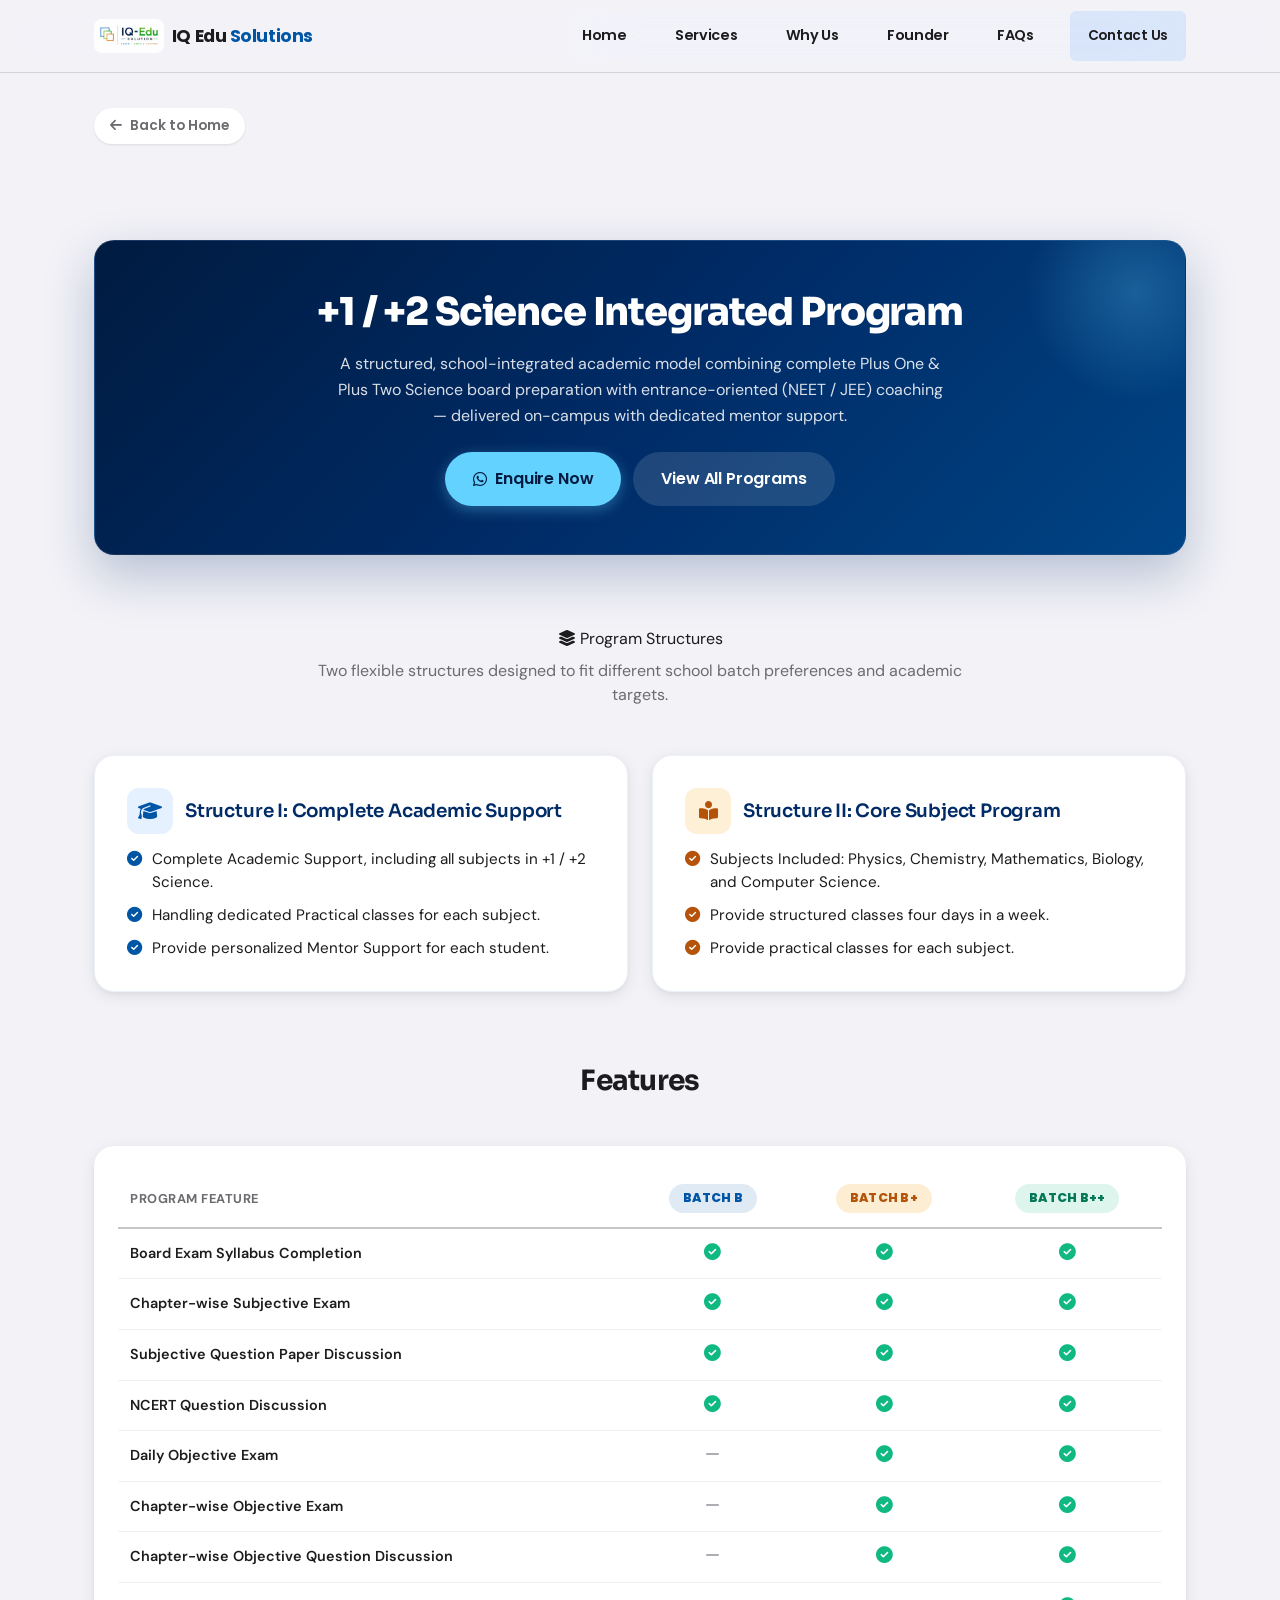
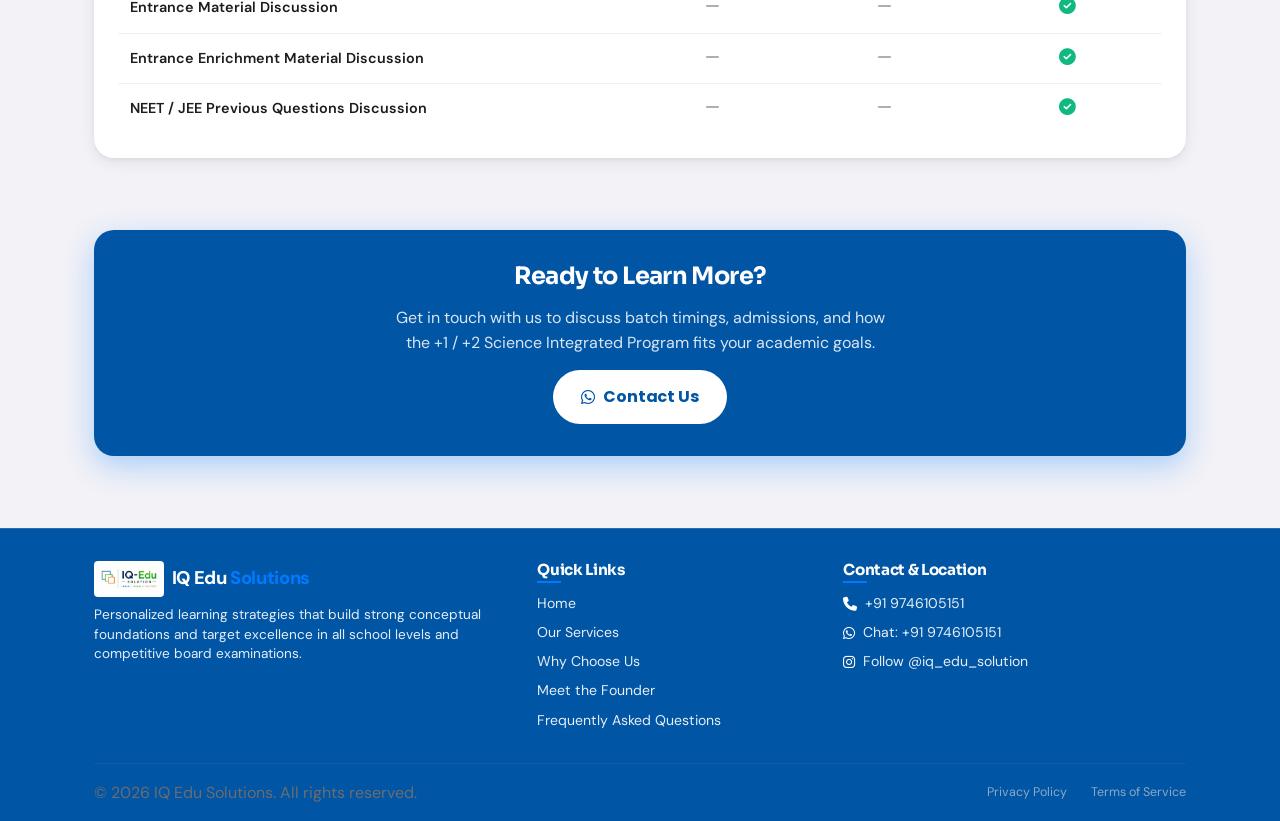
==== science-integrated-program.html @ e2dce2c2 "Add flagship program card and detail page, redesign legal pages, fix nav/typography - Add "+1 / +2 S" ====
<!DOCTYPE html>
<html lang="en">
<head>
  <meta charset="UTF-8">
  <meta name="viewport" content="width=device-width, initial-scale=1.0">

  <title>+1 / +2 Science Integrated Program - IQ Edu Solutions</title>
  <meta name="description" content="Explore IQ Edu Solutions' +1 / +2 Science Integrated Program: Structure I & II offerings, and a full comparative feature matrix across Batch B, B+ and B++.">
  <meta name="author" content="IQ Edu Solutions">

  <!-- Open Graph / Twitter -->
  <meta property="og:type" content="website">
  <meta property="og:title" content="+1 / +2 Science Integrated Program - IQ Edu Solutions">
  <meta property="og:description" content="School-integrated Plus One & Plus Two Science board preparation with NEET / JEE entrance coaching.">
  <meta property="og:image" content="first.png">

  <!-- Favicon -->
  <link rel="icon" href="logo.jpg" type="image/jpeg">

  <!-- Fonts: Sora (headings) / DM Sans (body) / Poppins (buttons & header) -->
  <link rel="preconnect" href="https://fonts.googleapis.com">
  <link rel="preconnect" href="https://fonts.gstatic.com" crossorigin>
  <link href="https://fonts.googleapis.com/css2?family=Sora:wght@600;700;800&family=DM+Sans:wght@400;500;600;700&family=Poppins:wght@500;600;700;800&display=swap" rel="stylesheet">

  <link rel="stylesheet" href="https://cdnjs.cloudflare.com/ajax/libs/font-awesome/6.4.0/css/all.min.css">
  <link rel="stylesheet" href="style.css">
</head>
<body class="program-page-body">

  <!-- Header & Navigation (mirrors index.html) -->
  <header id="header">
    <div class="nav-container">
      <a href="index.html" class="logo-link">
        <img src="logo.jpg" alt="IQ Edu Solutions Logo" class="logo-img">
        <span class="logo-text">IQ Edu <span>Solutions</span></span>
      </a>

      <nav>
        <ul class="nav-menu" id="nav-menu">
          <li class="nav-item"><a href="index.html#hero">Home</a></li>
          <li class="nav-item"><a href="index.html#services">Services</a></li>
          <li class="nav-item"><a href="index.html#why-choose-us">Why Us</a></li>
          <li class="nav-item"><a href="index.html#founder">Founder</a></li>
          <li class="nav-item"><a href="index.html#faqs">FAQs</a></li>
          <li class="nav-item nav-cta"><a href="index.html#contact" class="btn btn-secondary">Contact Us</a></li>
        </ul>
      </nav>

      <button class="mobile-toggle" id="mobile-toggle" aria-label="Toggle navigation menu">
        <span></span>
        <span></span>
        <span></span>
      </button>
    </div>
  </header>

  <div class="container program-breadcrumb-bar">
    <a href="index.html" class="program-breadcrumb"><i class="fa-solid fa-arrow-left"></i> Back to Home</a>
  </div>

  <!-- Program Hero -->
  <section class="section-padding">
    <div class="container">
      <div class="program-hero reveal">
        <h1>+1 / +2 Science Integrated Program</h1>
        <p class="program-hero-desc">A structured, school-integrated academic model combining complete Plus One & Plus Two Science board preparation with entrance-oriented (NEET / JEE) coaching — delivered on-campus with dedicated mentor support.</p>
        <div class="program-hero-ctas">
          <a href="index.html#contact" class="btn btn-primary"><i class="fa-brands fa-whatsapp"></i> Enquire Now</a>
          <a href="index.html#services" class="btn btn-secondary">View All Programs</a>
        </div>
      </div>
    </div>
  </section>

  <!-- Structure I & II -->
  <section class="section-padding" style="padding-top: 0;">
    <div class="container">
      <div class="section-header reveal">
        <span class="section-subtitle"><i class="fa-solid fa-layer-group"></i> Program Structures</span>
        <p>Two flexible structures designed to fit different school batch preferences and academic targets.</p>
      </div>

      <div class="program-structures-grid reveal">
        <!-- Structure I -->
        <div class="structure-card structure-i">
          <div class="structure-card-header">
            <div class="structure-card-icon"><i class="fa-solid fa-graduation-cap"></i></div>
            <h3>Structure I: Complete Academic Support</h3>
          </div>
          <ul>
            <li><i class="fa-solid fa-circle-check"></i> Complete Academic Support, including all subjects in +1 / +2 Science.</li>
            <li><i class="fa-solid fa-circle-check"></i> Handling dedicated Practical classes for each subject.</li>
            <li><i class="fa-solid fa-circle-check"></i> Provide personalized Mentor Support for each student.</li>
          </ul>
        </div>

        <!-- Structure II -->
        <div class="structure-card structure-ii">
          <div class="structure-card-header">
            <div class="structure-card-icon"><i class="fa-solid fa-book-open-reader"></i></div>
            <h3>Structure II: Core Subject Program</h3>
          </div>
          <ul>
            <li><i class="fa-solid fa-circle-check"></i> Subjects Included: Physics, Chemistry, Mathematics, Biology, and Computer Science.</li>
            <li><i class="fa-solid fa-circle-check"></i> Provide structured classes four days in a week.</li>
            <li><i class="fa-solid fa-circle-check"></i> Provide practical classes for each subject.</li>
          </ul>
        </div>
      </div>
    </div>
  </section>

  <!-- Comparative Feature Matrix -->
  <section class="section-padding" style="padding-top: 0;">
    <div class="container">
      <div class="section-header reveal">
        <h2>Features</h2>
      </div>

      <div class="feature-matrix-wrapper reveal">
        <table class="feature-matrix">
          <thead>
            <tr>
              <th>Program Feature</th>
              <th class="batch-col"><span class="batch-pill batch-b">Batch B</span></th>
              <th class="batch-col"><span class="batch-pill batch-b-plus">Batch B+</span></th>
              <th class="batch-col"><span class="batch-pill batch-b-plus-plus">Batch B++</span></th>
            </tr>
          </thead>
          <tbody>
            <tr>
              <td class="feature-name">Board Exam Syllabus Completion</td>
              <td class="batch-col"><i class="fa-solid fa-circle-check icon-yes"></i></td>
              <td class="batch-col"><i class="fa-solid fa-circle-check icon-yes"></i></td>
              <td class="batch-col"><i class="fa-solid fa-circle-check icon-yes"></i></td>
            </tr>
            <tr>
              <td class="feature-name">Chapter-wise Subjective Exam</td>
              <td class="batch-col"><i class="fa-solid fa-circle-check icon-yes"></i></td>
              <td class="batch-col"><i class="fa-solid fa-circle-check icon-yes"></i></td>
              <td class="batch-col"><i class="fa-solid fa-circle-check icon-yes"></i></td>
            </tr>
            <tr>
              <td class="feature-name">Subjective Question Paper Discussion</td>
              <td class="batch-col"><i class="fa-solid fa-circle-check icon-yes"></i></td>
              <td class="batch-col"><i class="fa-solid fa-circle-check icon-yes"></i></td>
              <td class="batch-col"><i class="fa-solid fa-circle-check icon-yes"></i></td>
            </tr>
            <tr>
              <td class="feature-name">NCERT Question Discussion</td>
              <td class="batch-col"><i class="fa-solid fa-circle-check icon-yes"></i></td>
              <td class="batch-col"><i class="fa-solid fa-circle-check icon-yes"></i></td>
              <td class="batch-col"><i class="fa-solid fa-circle-check icon-yes"></i></td>
            </tr>
            <tr>
              <td class="feature-name">Daily Objective Exam</td>
              <td class="batch-col"><i class="fa-solid fa-minus icon-no"></i></td>
              <td class="batch-col"><i class="fa-solid fa-circle-check icon-yes"></i></td>
              <td class="batch-col"><i class="fa-solid fa-circle-check icon-yes"></i></td>
            </tr>
            <tr>
              <td class="feature-name">Chapter-wise Objective Exam</td>
              <td class="batch-col"><i class="fa-solid fa-minus icon-no"></i></td>
              <td class="batch-col"><i class="fa-solid fa-circle-check icon-yes"></i></td>
              <td class="batch-col"><i class="fa-solid fa-circle-check icon-yes"></i></td>
            </tr>
            <tr>
              <td class="feature-name">Chapter-wise Objective Question Discussion</td>
              <td class="batch-col"><i class="fa-solid fa-minus icon-no"></i></td>
              <td class="batch-col"><i class="fa-solid fa-circle-check icon-yes"></i></td>
              <td class="batch-col"><i class="fa-solid fa-circle-check icon-yes"></i></td>
            </tr>
            <tr>
              <td class="feature-name">Entrance Material Discussion</td>
              <td class="batch-col"><i class="fa-solid fa-minus icon-no"></i></td>
              <td class="batch-col"><i class="fa-solid fa-minus icon-no"></i></td>
              <td class="batch-col"><i class="fa-solid fa-circle-check icon-yes"></i></td>
            </tr>
            <tr>
              <td class="feature-name">Entrance Enrichment Material Discussion</td>
              <td class="batch-col"><i class="fa-solid fa-minus icon-no"></i></td>
              <td class="batch-col"><i class="fa-solid fa-minus icon-no"></i></td>
              <td class="batch-col"><i class="fa-solid fa-circle-check icon-yes"></i></td>
            </tr>
            <tr>
              <td class="feature-name">NEET / JEE Previous Questions Discussion</td>
              <td class="batch-col"><i class="fa-solid fa-minus icon-no"></i></td>
              <td class="batch-col"><i class="fa-solid fa-minus icon-no"></i></td>
              <td class="batch-col"><i class="fa-solid fa-circle-check icon-yes"></i></td>
            </tr>
          </tbody>
        </table>
      </div>
    </div>
  </section>

  <!-- CTA Banner -->
  <section class="section-padding" style="padding-top: 0;">
    <div class="container">
      <div class="program-cta-banner reveal">
        <h2>Ready to Learn More?</h2>
        <p>Get in touch with us to discuss batch timings, admissions, and how the +1 / +2 Science Integrated Program fits your academic goals.</p>
        <a href="index.html#contact" class="btn"><i class="fa-brands fa-whatsapp"></i> Contact Us</a>
      </div>
    </div>
  </section>

  <!-- Footer Section (mirrors index.html) -->
  <footer>
    <div class="container">
      <div class="footer-top">
        <div class="footer-brand">
          <a href="index.html" class="footer-logo">
            <img src="logo.jpg" alt="IQ Edu Solutions Logo" class="footer-logo-img">
            <span class="footer-logo-text">IQ Edu <span>Solutions</span></span>
          </a>
          <p>Personalized learning strategies that build strong conceptual foundations and target excellence in all school levels and competitive board examinations.</p>
        </div>

        <div class="footer-links-col">
          <h4>Quick Links</h4>
          <ul class="footer-links">
            <li class="footer-link"><a href="index.html#hero">Home</a></li>
            <li class="footer-link"><a href="index.html#services">Our Services</a></li>
            <li class="footer-link"><a href="index.html#why-choose-us">Why Choose Us</a></li>
            <li class="footer-link"><a href="index.html#founder">Meet the Founder</a></li>
            <li class="footer-link"><a href="index.html#faqs">Frequently Asked Questions</a></li>
          </ul>
        </div>

        <div class="footer-links-col">
          <h4>Contact & Location</h4>
          <div class="footer-contact-info">
            <div class="footer-contact-item">
              <i class="fa-solid fa-phone"></i>
              <span><a href="tel:+919746105151">+91 9746105151</a></span>
            </div>
            <div class="footer-contact-item">
              <i class="fa-brands fa-whatsapp"></i>
              <span><a href="https://wa.me/919746105151" target="_blank" rel="noopener">Chat: +91 9746105151</a></span>
            </div>
            <div class="footer-contact-item">
              <i class="fa-brands fa-instagram"></i>
              <span><a href="https://www.instagram.com/iq_edu_solution/" target="_blank" rel="noopener">Follow @iq_edu_solution</a></span>
            </div>
          </div>
        </div>
      </div>

      <div class="footer-divider"></div>

      <div class="footer-bottom">
        <p>&copy; 2026 IQ Edu Solutions. All rights reserved.</p>
        <ul class="footer-bottom-links">
          <li><a href="privacy-policy.html">Privacy Policy</a></li>
          <li><a href="terms-of-service.html">Terms of Service</a></li>
        </ul>
      </div>
    </div>
  </footer>

  <script src="program.js"></script>
</body>
</html>
---- style.css ----
/* ==========================================================================
   IQ Edu Solutions — iOS Human Interface Guidelines Design System
   ========================================================================== */

:root {
  /* iOS System Colors */
  --color-bg:           #F2F2F7;   /* iOS systemGroupedBackground */
  --color-bg-card:      #FFFFFF;   /* iOS secondarySystemGroupedBackground */
  --color-bg-light:     #F2F2F7;
  --color-bg-alt:       #E5E5EA;   /* iOS systemGray5 */
  --color-primary:      #1C1C1E;   /* iOS label */
  --color-secondary:    #0055A5;   /* 25% Lighter Blue */
  --color-accent:       #007AFF;   /* Accent Blue */
  --color-dark-blue:    #002B66;   /* Rich Dark Navy Blue */
  --color-orange:       var(--color-dark-blue); /* Replaced orange text color with dark blue */
  --color-text-main:    #1C1C1E;   /* iOS label */
  --color-text-muted:   #6C6C70;   /* iOS secondaryLabel */
  --color-text-tertiary:#AEAEB2;   /* iOS tertiaryLabel */
  --color-border:       #C6C6C8;   /* iOS separator */
  --color-white:        #FFFFFF;
  --color-blue-bg:      #0055A5;   /* 25% lighter blue panel */

  /* Typography — Sora (headings) / DM Sans (body) / Poppins (buttons & header) */
  --font-heading: 'Sora', -apple-system, BlinkMacSystemFont, "Segoe UI", Helvetica, Arial, sans-serif;
  --font-body:    'DM Sans', -apple-system, BlinkMacSystemFont, "Segoe UI", Helvetica, Arial, sans-serif;
  --font-cta:     'Poppins', -apple-system, BlinkMacSystemFont, "Segoe UI", Helvetica, Arial, sans-serif;

  /* Spacing (8-pt grid) */
  --spacing-xs:  0.5rem;   /* 8px  */
  --spacing-sm:  1rem;     /* 16px */
  --spacing-md:  1.5rem;   /* 24px */
  --spacing-lg:  2rem;     /* 32px */
  --spacing-xl:  3rem;     /* 48px */
  --spacing-xxl: 4.5rem;   /* 72px */

  /* iOS border radii */
  --border-radius-sm:  10px;
  --border-radius-md:  14px;
  --border-radius-lg:  20px;
  --border-radius-pill:100px;

  /* iOS spring easing */
  --ease-spring:  cubic-bezier(0.34, 1.56, 0.64, 1);
  --ease-smooth:  cubic-bezier(0.25, 0.46, 0.45, 0.94);
  --ease-out:     cubic-bezier(0.16, 1, 0.3, 1);

  --transition-fast:   0.18s var(--ease-smooth);
  --transition-normal: 0.28s var(--ease-smooth);
  --transition-slow:   0.45s var(--ease-smooth);

  /* iOS shadows */
  --shadow-sm:  0 1px 3px rgba(0,0,0,0.06), 0 1px 2px rgba(0,0,0,0.04);
  --shadow-md:  0 4px 16px rgba(0,0,0,0.08), 0 2px 4px rgba(0,0,0,0.04);
  --shadow-lg:  0 12px 40px rgba(0,0,0,0.12), 0 4px 12px rgba(0,0,0,0.06);

  --container-width: 1140px;
}

/* ==========================================================================
   Base Styles (Mobile First)
   ========================================================================== */

*, *::before, *::after {
  box-sizing: border-box;
  margin: 0;
  padding: 0;
}

html {
  color: var(--color-text-main);
  background-color: var(--color-bg);
  scroll-behavior: smooth;
  -webkit-font-smoothing: antialiased;
  -moz-osx-font-smoothing: grayscale;
  font-size: 16px;
  line-height: 1.5;
}

/* Base: body copy ("subtexts") in DM Sans — inherits down to p, span, li, a, td, etc. */
body, button, input, select, textarea {
  font-family: var(--font-body);
}

/* Main text / headings in Sora */
h1, h2, h3, h4, h5, h6, .stat-counter, .stat-plus {
  font-family: var(--font-heading);
}

/* CTA buttons & header/nav in Poppins */
header, header *, .btn, .card-more-info-btn, .social-pill, .badge,
.card-badge, .batch-pill, .program-breadcrumb, .mobile-toggle {
  font-family: var(--font-cta);
}

body {
  overflow-x: hidden;
  background-color: var(--color-bg);
}

a {
  color: inherit;
  text-decoration: none;
  transition: color var(--transition-fast);
}

button, input, textarea, select {
  font-family: inherit;
  font-size: inherit;
  color: inherit;
}

/* Scrollbar Customization */
::-webkit-scrollbar {
  width: 8px;
}
::-webkit-scrollbar-track {
  background: var(--color-bg);
}
::-webkit-scrollbar-thumb {
  background: #C1C1C7;
  border-radius: 4px;
}

/* iOS Typography Scale */
h1, h2, h3, h4, h5, h6 {
  font-weight: 700;
  line-height: 1.2;
  color: var(--color-primary);
  letter-spacing: -0.022em;
}

h1 {
  font-size: 2.2rem;
  font-weight: 800;
  letter-spacing: -0.03em;
}

h2 {
  font-size: 1.75rem;
  margin-bottom: var(--spacing-sm);
  text-align: center;
  font-weight: 700;
  letter-spacing: -0.025em;
}

h3 {
  font-size: 1.1rem;
  font-weight: 600;
  letter-spacing: -0.01em;
}

p {
  color: var(--color-text-muted);
  line-height: 1.6;
  font-size: 1rem;
}

/* Layout Elements */
.container {
  width: 100%;
  margin-right: auto;
  margin-left: auto;
  padding-right: var(--spacing-md);
  padding-left: var(--spacing-md);
}

/* iOS-style buttons — pill shape, spring press feedback */
.btn {
  display: inline-flex;
  align-items: center;
  justify-content: center;
  gap: 8px;
  padding: 15px 28px;
  font-weight: 600;
  font-size: 1rem;
  letter-spacing: -0.01em;
  border-radius: var(--border-radius-pill);
  border: none;
  cursor: pointer;
  transition: transform 0.12s var(--ease-spring),
              background-color var(--transition-fast),
              box-shadow var(--transition-fast);
  text-align: center;
  min-height: 50px;
  -webkit-tap-highlight-color: transparent;
}

.btn:active {
  transform: scale(0.95);
}

/* iOS Blue filled button */
.btn-primary {
  background-color: var(--color-secondary);
  color: var(--color-white);
  box-shadow: 0 4px 14px rgba(0, 85, 165, 0.35);
  width: 100%;
}

.btn-primary:hover {
  background-color: #004485;
  box-shadow: 0 6px 20px rgba(0, 85, 165, 0.45);
  transform: translateY(-1px);
}

.btn-primary:active {
  transform: scale(0.95) translateY(0);
  box-shadow: 0 2px 8px rgba(0, 85, 165, 0.25);
}

/* iOS tinted secondary button */
.btn-secondary {
  background-color: rgba(0, 122, 255, 0.10);
  color: var(--color-secondary);
  width: 100%;
}

.btn-secondary:hover {
  background-color: rgba(0, 122, 255, 0.16);
  transform: translateY(-1px);
}

/* iOS system badge — pill, tinted */
.badge {
  display: inline-flex;
  align-items: center;
  gap: 5px;
  background: rgba(0, 122, 255, 0.10);
  color: var(--color-secondary);
  font-size: 0.75rem;
  font-weight: 600;
  padding: 5px 12px;
  border-radius: var(--border-radius-pill);
  text-transform: uppercase;
  letter-spacing: 0.06em;
  margin-bottom: var(--spacing-sm);
}

.section-padding {
  padding: var(--spacing-xl) 0;
}

/* Keeps anchor-linked sections from landing underneath the fixed header,
   whether reached via in-page nav or a cross-page redirect (e.g. Contact Us
   from another page loading index.html#contact). */
#hero, #services, #why-choose-us, #founder, #contact, #faqs {
  scroll-margin-top: 74px;
}

@media (min-width: 1024px) {
  #hero, #services, #why-choose-us, #founder, #contact, #faqs {
    scroll-margin-top: 82px;
  }
}

/* ==========================================================================
   Header & Mobile Menu Overlay (Full Screen Mobile)
   ========================================================================== */

/* iOS frosted-glass navigation bar */
header {
  position: fixed;
  top: 0;
  left: 0;
  width: 100%;
  z-index: 1000;
  background: rgba(242, 242, 247, 0.82);  /* iOS grouped bg + blur */
  backdrop-filter: saturate(180%) blur(24px);
  -webkit-backdrop-filter: saturate(180%) blur(24px);
  border-bottom: 0.5px solid rgba(60, 60, 67, 0.18);
  transition: background var(--transition-normal);
}

header.scrolled {
  background: rgba(242, 242, 247, 0.94);
}

.nav-container {
  display: flex;
  justify-content: space-between;
  align-items: center;
  height: 64px;
  padding: 0 var(--spacing-md);
  width: 100%;
}

.logo-link {
  display: flex;
  align-items: center;
  gap: var(--spacing-xs);
  z-index: 1002;
}

.logo-img {
  height: 34px;
  width: auto;
  border-radius: 8px;
  object-fit: contain;
}

.logo-text {
  font-size: 1.1rem;
  font-weight: 700;
  color: var(--color-primary);
  letter-spacing: -0.025em;
}

.logo-text span {
  color: var(--color-secondary);
}

/* iOS sheet-style fullscreen mobile menu */
.nav-menu {
  position: fixed;
  top: 0;
  right: -100%;
  width: 100%;
  height: 100vh;
  background: rgba(242, 242, 247, 0.97);
  backdrop-filter: saturate(180%) blur(30px);
  -webkit-backdrop-filter: saturate(180%) blur(30px);
  display: flex;
  flex-direction: column;
  justify-content: center;
  align-items: center;
  padding: var(--spacing-xxl) var(--spacing-md) var(--spacing-md);
  gap: 8px;
  transition: right 0.35s var(--ease-out);
  z-index: 999;
  list-style: none;
}

.nav-menu.active {
  right: 0;
}

.nav-item {
  width: 100%;
  text-align: center;
}

.nav-item a {
  display: inline-block;
  font-weight: 600;
  font-size: 1.35rem;
  letter-spacing: -0.02em;
  color: var(--color-primary);
  padding: 14px 24px;
  width: 100%;
  border-radius: var(--border-radius-md);
  transition: background var(--transition-fast), color var(--transition-fast);
}

.nav-item a:hover {
  color: var(--color-secondary);
  background: rgba(0, 122, 255, 0.08);
}

.nav-cta {
  width: 100%;
  max-width: 280px;
  margin-top: 16px;
}

.nav-cta .btn {
  display: inline-flex;
  align-items: center;
  justify-content: center;
  width: 100%;
  font-size: 1rem;
}

/* iOS-style close / hamburger: SF-inspired three lines */
.mobile-toggle {
  display: flex;
  flex-direction: column;
  justify-content: center;
  gap: 5px;
  background: rgba(0, 122, 255, 0.10);
  border: none;
  border-radius: 10px;
  cursor: pointer;
  padding: 9px 11px;
  z-index: 1001;
  transition: background var(--transition-fast);
}

.mobile-toggle span {
  display: block;
  width: 20px;
  height: 2px;
  background-color: var(--color-secondary);
  border-radius: 2px;
  transition: transform 0.28s var(--ease-spring), opacity 0.18s ease;
}

.mobile-toggle.active {
  background: rgba(0, 122, 255, 0.15);
}

.mobile-toggle.active span:nth-child(1) {
  transform: rotate(45deg) translate(4.5px, 4.5px);
}

.mobile-toggle.active span:nth-child(2) {
  opacity: 0;
  transform: scaleX(0);
}

.mobile-toggle.active span:nth-child(3) {
  transform: rotate(-45deg) translate(4.5px, -4.5px);
}

/* ==========================================================================
   Hero Section (Mobile Layout: Text centered on first screen fold)
   ========================================================================== */

.hero {
  position: relative;
  min-height: 100vh;
  display: flex;
  align-items: center;
  justify-content: center;
  overflow: hidden;
  background-color: var(--color-primary); /* fallback */
  padding-top: 64px;
}

/* Background image blurred layer */
.hero::before {
  content: "";
  position: absolute;
  top: 0;
  left: 0;
  width: 100%;
  height: 100%;
  background-image: url('bg.png');
  background-size: cover;
  background-position: center;
  filter: blur(6px); /* 0.15 ratio blur of 40px baseline */
  transform: scale(1.05); /* hide white edges from blur */
  z-index: 1;
}

/* Contrast Overlay */
.hero::after {
  content: "";
  position: absolute;
  top: 0;
  left: 0;
  width: 100%;
  height: 100%;
  background-color: rgba(255, 255, 255, 0.65); /* white overlay for readability */
  z-index: 2;
}

/* Foreground Centered Content */
.hero-content {
  position: relative;
  z-index: 3;
  display: flex;
  flex-direction: column;
  align-items: center;
  justify-content: center;
  text-align: center;
  width: 100%;
  max-width: 800px;
  margin: 0 auto;
  min-height: calc(100vh - 64px);
  padding: var(--spacing-xl) var(--spacing-sm);
}

.hero-title {
  margin-bottom: var(--spacing-sm);
  color: var(--color-primary);
  font-weight: 800;
  letter-spacing: -0.03em;
}

.hero-subtitle {
  color: var(--color-text-muted);
  font-weight: 400;
  margin-bottom: var(--spacing-md);
  font-size: 1.05rem;
  line-height: 1.55;
}

.hero-ctas {
  display: flex;
  flex-direction: column;
  gap: 12px;
  width: 100%;
  max-width: 360px;
  margin-top: 10px;
}

/* ==========================================================================
   Marquee Section
   ========================================================================== */

.marquee-section {
  background-color: var(--color-secondary); /* Bright Apple Blue matching "Solutions" */
  color: var(--color-white);
  padding: 14px 0;
  overflow: hidden;
}

.marquee-container {
  display: flex;
  overflow: hidden;
  white-space: nowrap;
  width: 100%;
}

.marquee-content {
  display: inline-flex;
  animation: marquee 25s linear infinite;
  padding-left: 100%;
  gap: var(--spacing-md);
}

.marquee-content:hover {
  animation-play-state: paused;
}

.marquee-text {
  font-size: 0.9rem;
  font-weight: 600;
  display: flex;
  align-items: center;
  gap: 10px;
  padding-right: var(--spacing-md);
}

.marquee-bullet {
  width: 5px;
  height: 5px;
  background-color: var(--color-accent);
  border-radius: 50%;
  display: inline-block;
}

/* ==========================================================================
   Services Section (Interactive Arrow-Navigated 3D Card Carousel)
   ========================================================================== */

.services-section {
  background-color: var(--color-bg);
  position: relative;
  overflow: hidden;
}

.services-split-grid {
  display: flex;
  flex-direction: column;
  gap: var(--spacing-xl);
  align-items: center;
  width: 100%;
}

.services-cards-col {
  width: 100%;
  display: flex;
  justify-content: center;
}

.services-text-col {
  width: 100%;
  display: flex;
  justify-content: center;
  align-items: center;
}

.services-text-content {
  width: 100%;
  max-width: 580px;
  display: flex;
  flex-direction: column;
  align-items: flex-start;
  text-align: left;
  gap: 16px;
  background: var(--color-white);
  padding: var(--spacing-lg);
  border-radius: var(--border-radius-lg);
  box-shadow: 0 10px 30px rgba(0, 0, 0, 0.05);
  border: 1px solid rgba(0, 85, 165, 0.08);
}

.services-main-heading {
  color: var(--color-dark-blue);
  font-size: 1.85rem;
  font-weight: 800;
  margin-bottom: 2px;
  text-align: left;
  line-height: 1.2;
}

.services-main-desc {
  color: var(--color-primary);
  font-size: 0.98rem;
  line-height: 1.65;
  margin-bottom: 4px;
}

.services-highlights {
  display: flex;
  flex-direction: column;
  gap: 12px;
  width: 100%;
  text-align: left;
}

.highlight-item {
  display: flex;
  align-items: flex-start;
  gap: 12px;
  color: var(--color-primary);
  font-size: 0.95rem;
  line-height: 1.5;
}

.highlight-icon {
  color: var(--color-dark-blue);
  font-size: 1.05rem;
  margin-top: 2px;
  flex-shrink: 0;
}

.services-highlights strong {
  color: var(--color-dark-blue);
  font-weight: 700;
}

@media (min-width: 992px) {
  .services-split-grid {
    display: grid;
    grid-template-columns: 1fr 1fr;
    gap: var(--spacing-xl);
    align-items: center;
  }
}

.carousel-stage {
  position: relative;
  width: 100%;
  max-width: 960px;
  display: flex;
  align-items: center;
  justify-content: center;
  min-height: 540px;
  padding: 0 24px;
}

/* Side Arrow Buttons — Sleek, Very Small Size on two sides of the cards */
.carousel-arrow {
  position: absolute;
  top: 50%;
  transform: translateY(-50%);
  z-index: 100;
  width: 34px;
  height: 34px;
  border-radius: 50%;
  background: var(--color-secondary);
  color: var(--color-white);
  border: none;
  box-shadow: 0 4px 12px rgba(0, 85, 165, 0.3);
  display: flex;
  align-items: center;
  justify-content: center;
  font-size: 0.85rem;
  cursor: pointer;
  transition: all 0.25s var(--ease-spring);
  outline: none;
  -webkit-tap-highlight-color: transparent;
}

.carousel-arrow.prev-arrow {
  left: -12px;
}

.carousel-arrow.next-arrow {
  right: -12px;
}

.carousel-arrow:hover {
  background-color: var(--color-dark-blue);
  transform: translateY(-50%) scale(1.15);
  box-shadow: 0 6px 16px rgba(0, 43, 102, 0.4);
}

.carousel-arrow:active {
  transform: translateY(-50%) scale(0.92);
}

/* Card Viewport — Perfectly Proportioned Dimensions */
.carousel-viewport {
  position: relative;
  width: 100%;
  max-width: 530px;
  height: 540px;
  perspective: 1200px;
  margin: 0 auto;
}

.carousel-cards-stack {
  position: relative;
  width: 100%;
  height: 100%;
  transform-style: preserve-3d;
}

/* Individual Brochure Card Styling */
.brochure-card {
  position: absolute;
  top: 0;
  left: 0;
  width: 100%;
  height: 100%;
  background: var(--color-white);
  border-radius: var(--border-radius-lg);
  border: 1px solid rgba(0, 85, 165, 0.12);
  box-shadow: 0 14px 40px rgba(0, 43, 102, 0.12);
  display: flex;
  flex-direction: column;
  overflow: hidden;
  transition: transform 0.5s cubic-bezier(0.34, 1.25, 0.64, 1),
              opacity 0.4s ease,
              box-shadow 0.4s ease,
              visibility 0.4s ease;
  will-change: transform, opacity;
  user-select: none;
}

/* Card Badges Row */
.card-badge-row {
  display: flex;
  justify-content: space-between;
  align-items: center;
  padding: 12px 18px;
  background: rgba(242, 242, 247, 0.7);
  border-bottom: 1px solid rgba(0, 0, 0, 0.05);
}

.card-badge {
  font-size: 0.75rem;
  font-weight: 700;
  text-transform: uppercase;
  letter-spacing: 0.05em;
  padding: 4px 12px;
  border-radius: var(--border-radius-pill);
}

.tier-badge {
  background: rgba(0, 85, 165, 0.12);
  color: var(--color-secondary);
}

.flagship-badge {
  background: rgba(245, 158, 11, 0.18);
  color: #B45309;
}

.pillar-badge {
  background: rgba(16, 185, 129, 0.14);
  color: #047857;
}

.target-badge {
  background: rgba(99, 102, 241, 0.14);
  color: #4338CA;
}

.card-price {
  font-size: 0.88rem;
  font-weight: 800;
  color: var(--color-dark-blue);
}

/* Card Image Box — Balanced Image Ratio */
.card-image-box {
  width: 100%;
  height: 220px;
  flex-shrink: 0;
  overflow: hidden;
  position: relative;
  background: #E5E5EA;
}

.card-image-box img {
  width: 100%;
  height: 100%;
  object-fit: cover;
  display: block;
  transition: transform 0.4s ease;
}

.brochure-card.active:hover .card-image-box img {
  transform: scale(1.04);
}

/* Card Content Box — sized so every card's content fits without scrolling */
.card-content-box {
  padding: 22px 24px;
  display: flex;
  flex-direction: column;
  gap: 10px;
  flex: 1;
  overflow-y: hidden;
  justify-content: flex-start;
}

.card-title {
  font-size: 1.2rem;
  font-weight: 800;
  color: var(--color-dark-blue);
  line-height: 1.3;
  margin-bottom: 2px;
}

.card-scope {
  font-size: 0.85rem;
  color: var(--color-secondary);
  font-weight: 600;
}

.card-desc {
  font-size: 0.88rem;
  color: var(--color-text-muted);
  line-height: 1.5;
}

.card-tagline {
  font-size: 0.82rem;
  color: var(--color-secondary);
  font-weight: 700;
  font-style: italic;
  display: inline-flex;
  align-items: center;
  gap: 6px;
  background: rgba(0, 85, 165, 0.07);
  padding: 6px 12px;
  border-radius: 6px;
  margin-bottom: 2px;
  align-self: flex-start;
}

.card-tagline i {
  font-size: 0.75rem;
  color: var(--color-dark-blue);
}

.card-bullet-list {
  list-style: none;
  display: flex;
  flex-direction: column;
  gap: 10px;
  margin-top: 4px;
}

.card-bullet-list li {
  font-size: 0.9rem;
  color: var(--color-primary);
  display: flex;
  align-items: flex-start;
  gap: 10px;
  line-height: 1.45;
}

.card-bullet-list li i {
  color: var(--color-secondary);
  font-size: 0.95rem;
  margin-top: 3px;
  flex-shrink: 0;
}

/* Card "More Info" CTA (Card 1 — links to the dedicated program page) */
.card-cta-row {
  margin-top: auto;
  padding-top: 6px;
}

.card-more-info-btn {
  display: inline-flex;
  align-items: center;
  gap: 8px;
  font-size: 0.85rem;
  font-weight: 700;
  color: var(--color-white);
  background: var(--color-secondary);
  padding: 10px 18px;
  border-radius: var(--border-radius-pill);
  box-shadow: 0 4px 14px rgba(0, 85, 165, 0.3);
  transition: transform 0.14s var(--ease-spring), background var(--transition-fast), box-shadow var(--transition-fast);
}

.card-more-info-btn i {
  font-size: 0.75rem;
  transition: transform var(--transition-fast);
}

.card-more-info-btn:hover {
  background: var(--color-dark-blue);
  box-shadow: 0 6px 18px rgba(0, 43, 102, 0.4);
}

.card-more-info-btn:hover i {
  transform: translateX(3px);
}

.card-more-info-btn:active {
  transform: scale(0.96);
}

/* 3D Carousel Card States */
.brochure-card.active {
  transform: translate3d(0, 0, 0) scale(1);
  opacity: 1;
  z-index: 30;
  pointer-events: auto;
  box-shadow: 0 20px 48px rgba(0, 43, 102, 0.2);
}

.brochure-card.prev {
  transform: translate3d(-35px, 0, -80px) rotateY(10deg) scale(0.9);
  opacity: 0.45;
  z-index: 20;
  pointer-events: auto;
  cursor: pointer;
}

.brochure-card.next {
  transform: translate3d(35px, 0, -80px) rotateY(-10deg) scale(0.9);
  opacity: 0.45;
  z-index: 20;
  pointer-events: auto;
  cursor: pointer;
}

.brochure-card.hidden {
  transform: translate3d(0, 30px, -150px) scale(0.8);
  opacity: 0;
  z-index: 10;
  pointer-events: none;
  visibility: hidden;
}

/* Carousel Nav Footer */
.carousel-nav-footer {
  display: flex;
  align-items: center;
  gap: 20px;
  margin-top: 14px;
}

.carousel-dots {
  display: flex;
  align-items: center;
  gap: 8px;
}

.carousel-dots .dot {
  width: 10px;
  height: 10px;
  border-radius: 50%;
  background: var(--color-border);
  cursor: pointer;
  transition: all 0.25s ease;
}

.carousel-dots .dot.active {
  width: 28px;
  border-radius: 6px;
  background: var(--color-secondary);
}

.carousel-counter-badge {
  font-size: 0.85rem;
  font-weight: 700;
  color: var(--color-dark-blue);
  background: rgba(0, 85, 165, 0.1);
  padding: 4px 14px;
  border-radius: var(--border-radius-pill);
}

@media (max-width: 768px) {
  .carousel-stage {
    padding: 0 12px;
    min-height: 480px;
  }

  /* Very small side arrows on mobile taking minimal space */
  .carousel-arrow {
    width: 28px;
    height: 28px;
    font-size: 0.75rem;
    box-shadow: 0 2px 8px rgba(0, 85, 165, 0.3);
  }

  .carousel-arrow.prev-arrow {
    left: 2px;
  }

  .carousel-arrow.next-arrow {
    right: 2px;
  }

  /* Expanded card viewport filling full mobile width */
  .carousel-viewport {
    width: 100%;
    max-width: 100%;
    height: 480px;
  }

  .card-image-box {
    height: 165px;
  }

  .card-content-box {
    padding: 14px 16px;
    gap: 8px;
    overflow-y: hidden; /* All content fits 100% without internal scroll */
  }

  .card-title {
    font-size: 1.05rem;
    line-height: 1.25;
    margin-bottom: 2px;
  }

  .card-tagline {
    font-size: 0.78rem;
    padding: 4px 8px;
    margin-bottom: 2px;
  }

  .card-bullet-list {
    gap: 8px;
    margin-top: 2px;
  }

  .card-bullet-list li {
    font-size: 0.82rem;
    line-height: 1.35;
    gap: 8px;
  }

  .card-bullet-list li i {
    font-size: 0.85rem;
    margin-top: 2px;
  }

  .card-cta-row {
    padding-top: 2px;
  }

  .card-more-info-btn {
    padding: 8px 16px;
    font-size: 0.8rem;
  }
}

/* ==========================================================================
   Why Choose Us Section
   ========================================================================== */

.why-section {
  background-color: var(--color-white);
}

.why-grid {
  display: flex;
  flex-direction: column;
  gap: var(--spacing-lg);
}

.why-left-content {
  display: flex;
  flex-direction: column;
  align-items: stretch;
  gap: 0;
  border-radius: var(--border-radius-lg);
  overflow: hidden;
  box-shadow: var(--shadow-md);
}

/* Top panel — blue background with heading, text, CTA */
.why-left-top {
  background-color: var(--color-secondary);
  color: var(--color-white);
  padding: 28px 24px 24px;
  display: flex;
  flex-direction: column;
  align-items: center;
  text-align: center;
  gap: 14px;
}

.why-left-top h2 {
  color: var(--color-white);
  font-size: 1.4rem;
  font-weight: 800;
  line-height: 1.2;
  margin-bottom: 0;
}

.why-left-top p {
  color: rgba(255, 255, 255, 0.9);
  font-size: 0.92rem;
  line-height: 1.5;
  margin-bottom: 0;
}

.why-left-top .btn {
  display: inline-flex;
  margin-top: 4px;
  background-color: var(--color-white);
  color: var(--color-secondary);
  font-weight: 700;
}

.why-left-top .btn:hover {
  background-color: rgba(255, 255, 255, 0.9);
}

/* Bottom panel — stat counter */
.why-left-stat {
  background-color: var(--color-bg-card);
  padding: 28px 24px;
  display: flex;
  flex-direction: column;
  align-items: center;
  text-align: center;
  gap: 4px;
}

.stat-number {
  display: flex;
  align-items: baseline;
  gap: 0;
}

.stat-counter {
  font-size: 4.5rem;
  font-weight: 900;
  color: var(--color-secondary);
  line-height: 1;
  letter-spacing: -0.04em;
}

.stat-plus {
  font-size: 3.5rem;
  font-weight: 900;
  color: var(--color-secondary);
  line-height: 1;
}

.stat-label {
  font-size: 1.15rem;
  font-weight: 700;
  color: var(--color-secondary);
  text-transform: uppercase;
  letter-spacing: 0.06em;
}

.why-list {
  display: flex;
  flex-direction: column;
  gap: 12px;
  width: 100%;
}

/* iOS grouped list row */
.why-item {
  display: flex;
  gap: var(--spacing-sm);
  background-color: var(--color-bg-card);
  border-radius: var(--border-radius-md);
  padding: 14px var(--spacing-sm);
  border: none;
  box-shadow: var(--shadow-sm);
  transition: transform 0.18s var(--ease-spring),
              box-shadow var(--transition-fast);
  cursor: default;
}

.why-item:hover {
  transform: scale(1.015) translateY(-1px);
  box-shadow: var(--shadow-md);
}

/* iOS app icon style rounded square */
.why-item-icon {
  width: 40px;
  height: 40px;
  border-radius: 10px;         /* iOS app icon radius */
  background: rgba(0, 122, 255, 0.10);
  color: var(--color-secondary);
  display: flex;
  align-items: center;
  justify-content: center;
  font-size: 1.1rem;
  flex-shrink: 0;
}

.why-item-text {
  display: flex;
  flex-direction: column;
  justify-content: center;
}

.why-item-title {
  font-size: 0.97rem;
  color: var(--color-primary);
  font-weight: 600;
  letter-spacing: -0.01em;
  margin-bottom: 2px;
}

.why-item-desc {
  font-size: 0.875rem;
  color: var(--color-text-muted);
  line-height: 1.45;
}

/* ==========================================================================
   Meet the Founder Section (Leadership Profile)
   ========================================================================== */

.founder-section {
  background-color: var(--color-bg);
  position: relative;
}

.founder-card {
  background: linear-gradient(135deg, #001B40 0%, #002B66 50%, #004485 100%);
  color: var(--color-white);
  border-radius: var(--border-radius-lg);
  padding: var(--spacing-lg);
  box-shadow: 0 20px 50px rgba(0, 43, 102, 0.25);
  border: 1px solid rgba(255, 255, 255, 0.1);
  overflow: hidden;
  position: relative;
}

.founder-grid {
  display: flex;
  flex-direction: column;
  gap: var(--spacing-lg);
  align-items: center;
}

.founder-image-col {
  width: 100%;
  display: flex;
  justify-content: center;
}

.founder-image-wrapper {
  position: relative;
  width: 100%;
  max-width: 320px;
  border-radius: var(--border-radius-md);
  overflow: hidden;
  box-shadow: 0 16px 36px rgba(0, 0, 0, 0.35);
  border: 3px solid rgba(255, 255, 255, 0.18);
  background: #00122e;
}

.founder-img {
  width: 100%;
  height: 380px;
  object-fit: cover;
  object-position: top center;
  display: block;
}

.founder-image-glass-card {
  position: absolute;
  bottom: 0;
  left: 0;
  right: 0;
  background: rgba(0, 27, 64, 0.88);
  backdrop-filter: blur(12px);
  -webkit-backdrop-filter: blur(12px);
  padding: 12px 16px;
  display: flex;
  flex-direction: column;
  align-items: center;
  gap: 4px;
  border-top: 1px solid rgba(255, 255, 255, 0.15);
}

.founder-degree-badge {
  font-size: 0.88rem;
  font-weight: 800;
  color: #F59E0B; /* Gold Accent */
  letter-spacing: 0.04em;
}

.founder-role-tag {
  font-size: 0.75rem;
  color: rgba(255, 255, 255, 0.85);
  font-weight: 600;
}

.founder-info-col {
  width: 100%;
  display: flex;
  flex-direction: column;
  gap: 18px;
}

.founder-header-block {
  display: flex;
  flex-direction: column;
  gap: 4px;
}

.founder-name {
  font-size: 1.8rem;
  font-weight: 800;
  color: var(--color-white);
  letter-spacing: -0.02em;
}

.founder-designation {
  font-size: 0.85rem;
  font-weight: 700;
  color: #F59E0B;
  letter-spacing: 0.06em;
  text-transform: uppercase;
}

.founder-bio-box {
  background: rgba(255, 255, 255, 0.08);
  border-left: 4px solid #F59E0B;
  padding: 18px 20px;
  border-radius: 0 var(--border-radius-sm) var(--border-radius-sm) 0;
  backdrop-filter: blur(8px);
}

.founder-bio-box p {
  color: rgba(255, 255, 255, 0.92);
  font-size: 0.95rem;
  line-height: 1.6;
}

.founder-experience-block {
  display: flex;
  flex-direction: column;
  gap: 14px;
}

.exp-title {
  font-size: 0.95rem;
  font-weight: 700;
  color: var(--color-white);
  display: flex;
  align-items: center;
  gap: 8px;
  letter-spacing: 0.01em;
}

.exp-title i {
  color: #F59E0B;
}

.exp-cards-grid {
  display: grid;
  grid-template-columns: 1fr;
  gap: 12px;
}

.exp-card {
  display: flex;
  align-items: flex-start;
  gap: 12px;
  background: rgba(255, 255, 255, 0.07);
  border: 1px solid rgba(255, 255, 255, 0.12);
  padding: 14px 16px;
  border-radius: var(--border-radius-sm);
  transition: transform 0.2s ease, background 0.2s ease;
}

.exp-card:hover {
  background: rgba(255, 255, 255, 0.12);
  transform: translateY(-2px);
}

.exp-icon {
  width: 36px;
  height: 36px;
  border-radius: 8px;
  background: rgba(245, 158, 11, 0.2);
  color: #F59E0B;
  display: flex;
  align-items: center;
  justify-content: center;
  font-size: 0.95rem;
  flex-shrink: 0;
}

.exp-details {
  display: flex;
  flex-direction: column;
  gap: 2px;
}

.exp-institute {
  font-size: 0.9rem;
  font-weight: 700;
  color: var(--color-white);
}

.exp-text {
  font-size: 0.8rem;
  color: rgba(255, 255, 255, 0.78);
  line-height: 1.4;
}

@media (min-width: 900px) {
  .founder-grid {
    display: grid;
    grid-template-columns: 340px 1fr;
    gap: var(--spacing-xl);
    align-items: center;
  }

  .founder-card {
    padding: var(--spacing-xl);
  }

  .founder-name {
    font-size: 2.2rem;
  }

  .exp-cards-grid {
    grid-template-columns: 1fr 1fr;
  }
}

/* ==========================================================================
   Contact Section
   ========================================================================== */

/* iOS contact section — dark glass card */
.contact-section {
  background-color: var(--color-bg);
}

.contact-grid {
  display: flex;
  flex-direction: column;
  gap: var(--spacing-lg);
}

/* Info Panel: iOS bright blue card matching "Solutions" */
.contact-info-panel {
  background: var(--color-secondary); /* Bright Apple Blue matching "Solutions" */
  color: var(--color-white);
  border-radius: var(--border-radius-lg);
  padding: var(--spacing-md);
  display: flex;
  flex-direction: column;
  gap: var(--spacing-lg);
  box-shadow: 0 10px 30px rgba(0, 122, 255, 0.3);
}

.contact-info-top h2 {
  color: var(--color-white);
  text-align: center;
  margin-bottom: var(--spacing-xs);
}

.contact-info-top p {
  color: rgba(255,255,255,0.55);
  text-align: center;
  font-size: 0.95rem;
}

.contact-details {
  display: flex;
  flex-direction: column;
  gap: 16px;
  margin-top: 10px;
}

.contact-detail-item {
  display: flex;
  align-items: center;
  gap: var(--spacing-sm);
}

/* iOS rounded-square icon */
.contact-detail-icon {
  width: 40px;
  height: 40px;
  border-radius: 10px;
  background: rgba(255, 255, 255, 0.12);
  display: flex;
  align-items: center;
  justify-content: center;
  color: #64D2FF;
  font-size: 1.1rem;
  flex-shrink: 0;
}

.contact-detail-text {
  display: flex;
  flex-direction: column;
}

.contact-detail-label {
  font-size: 0.7rem;
  text-transform: uppercase;
  color: rgba(255,255,255,0.4);
  letter-spacing: 0.06em;
}

.contact-detail-val {
  font-size: 0.95rem;
  font-weight: 600;
  color: var(--color-white);
}

.contact-social-links {
  display: flex;
  flex-direction: column;
  gap: 10px;
  margin-top: 5px;
}

/* iOS pill-shaped social buttons */
.social-pill {
  display: flex;
  align-items: center;
  justify-content: center;
  gap: 8px;
  background: rgba(255, 255, 255, 0.10);
  color: var(--color-white);
  padding: 13px;
  border-radius: var(--border-radius-pill);
  font-size: 0.9rem;
  font-weight: 600;
  letter-spacing: -0.01em;
  transition: background var(--transition-fast),
              transform 0.14s var(--ease-spring);
  -webkit-tap-highlight-color: transparent;
}

.social-pill:hover {
  background: rgba(255,255,255,0.20);
  transform: scale(1.02);
}

/* iOS-style inquiry form card */
.contact-form-card {
  background-color: var(--color-bg-card);
  border-radius: var(--border-radius-lg);
  padding: var(--spacing-md);
  box-shadow: var(--shadow-md);
}

.contact-form-card h3 {
  font-size: 1.25rem;
  font-weight: 700;
  letter-spacing: -0.02em;
  margin-bottom: 4px;
  text-align: center;
}

.contact-form-card p {
  margin-bottom: var(--spacing-md);
  font-size: 0.9rem;
  text-align: center;
  color: var(--color-text-muted);
}

.form-group {
  margin-bottom: 14px;
  display: flex;
  flex-direction: column;
  gap: 5px;
}

.form-group-row {
  display: flex;
  flex-direction: column;
}

/* iOS form label */
.form-label {
  font-size: 0.78rem;
  font-weight: 600;
  color: var(--color-text-muted);
  text-transform: uppercase;
  letter-spacing: 0.04em;
  padding-left: 4px;
}

/* iOS text field: rounded rect, subtle inset focus ring */
.form-control {
  width: 100%;
  padding: 13px 14px;
  border-radius: var(--border-radius-sm);
  border: 1.5px solid var(--color-border);
  background-color: var(--color-bg);
  outline: none;
  font-size: 1rem;
  min-height: 48px;
  color: var(--color-text-main);
  transition: border-color 0.18s var(--ease-smooth),
              box-shadow 0.18s var(--ease-smooth);
}

.form-control::placeholder {
  color: var(--color-text-tertiary);
}

.form-control:focus {
  border-color: var(--color-secondary);
  box-shadow: 0 0 0 3.5px rgba(0, 122, 255, 0.18);
  background-color: var(--color-bg-card);
}

textarea.form-control {
  resize: vertical;
  min-height: 96px;
}

.submit-btn-wrapper {
  margin-top: var(--spacing-sm);
}

.submit-btn-wrapper .btn {
  padding: 15px;
}

/* ==========================================================================
   FAQ Section (Accordion List, Centered Subtitle, CSS fallback height toggles)
   ========================================================================== */

/* iOS Settings-app style FAQ */
.faq-section {
  background-color: var(--color-bg);
}

.section-header {
  text-align: center;
  max-width: 650px;
  margin: 0 auto var(--spacing-xl) auto;
  width: 100%;
}

/* Founder section heading — larger, standalone (no eyebrow/description above it) */
#founder .section-header h2 {
  font-size: 2.3rem;
  color: var(--color-dark-blue);
}

@media (min-width: 768px) {
  #founder .section-header h2 {
    font-size: 3rem;
  }
}

.section-header p {
  text-align: center;
  margin-top: 8px;
  font-size: 1rem;
  line-height: 1.5;
  color: var(--color-text-muted);
}

/* Grouped inset list — iOS Settings style */
.faq-accordion {
  max-width: 800px;
  margin: 0 auto;
  display: flex;
  flex-direction: column;
  gap: 0;
  background: var(--color-bg-card);
  border-radius: var(--border-radius-lg);
  overflow: hidden;
  box-shadow: var(--shadow-md);
}

.faq-item {
  width: 100%;
  background: var(--color-bg-card);
  transition: background-color var(--transition-fast);
  border-bottom: 0.5px solid var(--color-border);
}

.faq-item:last-child {
  border-bottom: none;
}

.faq-trigger {
  width: 100%;
  display: flex;
  justify-content: space-between;
  align-items: center;
  padding: 18px 20px;
  background: none;
  border: none;
  text-align: left;
  cursor: pointer;
  outline: none;
  -webkit-tap-highlight-color: transparent;
}

.faq-trigger:active {
  background: var(--color-bg-alt);
}

.faq-question {
  font-size: 1rem;
  font-weight: 600;
  color: var(--color-primary);
  letter-spacing: -0.01em;
  padding-right: 16px;
  line-height: 1.4;
  transition: color var(--transition-fast);
}

/* iOS chevron (right-pointing, rotates down on expand) */
.faq-chevron {
  font-size: 0.8rem;
  color: var(--color-text-tertiary);
  transition: transform 0.28s var(--ease-spring), color var(--transition-fast);
  flex-shrink: 0;
}

.faq-panel {
  max-height: 0;
  opacity: 0;
  overflow: hidden;
  transition: max-height 0.38s var(--ease-out),
              opacity 0.28s var(--ease-smooth);
}

.faq-answer {
  padding: 0 20px 20px 20px;
  font-size: 0.95rem;
  line-height: 1.6;
  color: var(--color-text-muted);
}

.faq-item.active {
  background: var(--color-bg-card);
}

.faq-item.active .faq-question {
  color: var(--color-secondary);
}

.faq-item.active .faq-chevron {
  transform: rotate(180deg);
  color: var(--color-secondary);
}

.faq-item.active .faq-panel {
  max-height: 280px;
  opacity: 1;
}

/* ==========================================================================
   Footer Section (Mobile Layout)
   ========================================================================== */

footer {
  background-color: var(--color-secondary); /* Bright Apple Blue matching "Solutions" */
  color: var(--color-white);
  padding: var(--spacing-lg) 0 var(--spacing-sm) 0;
  font-size: 0.88rem;
  border-top: 1px solid rgba(255, 255, 255, 0.15);
}

.footer-top {
  display: flex;
  flex-direction: column;
  gap: var(--spacing-lg);
  margin-bottom: var(--spacing-lg);
}

.footer-brand {
  display: flex;
  flex-direction: column;
  align-items: center;
  text-align: center;
  gap: var(--spacing-xs);
}

.footer-logo {
  display: flex;
  align-items: center;
  gap: var(--spacing-xs);
}

.footer-logo-img {
  height: 36px;
  width: auto;
  border-radius: 4px;
  object-fit: contain;
  background-color: var(--color-white);
  padding: 2px;
}

.footer-logo-text {
  font-size: 1.15rem;
  font-weight: 800;
  color: var(--color-white);
  letter-spacing: -0.02em;
}

.footer-logo-text span {
  color: var(--color-accent);
}

.footer-brand p {
  color: rgba(255, 255, 255, 0.9);
  font-size: 0.85rem;
  line-height: 1.45;
}

.footer-links-col {
  display: flex;
  flex-direction: column;
  align-items: center;
  gap: 10px;
}

.footer-links-col h4 {
  color: var(--color-white);
  font-size: 0.95rem;
  font-weight: 700;
  position: relative;
  padding-bottom: 4px;
  text-align: center;
}

.footer-links {
  list-style: none;
  display: flex;
  flex-direction: column;
  align-items: center;
  gap: 8px;
}

.footer-link a {
  color: rgba(255, 255, 255, 0.9);
}

.footer-link a:hover {
  color: var(--color-white);
  text-decoration: underline;
}

.footer-contact-info {
  display: flex;
  flex-direction: column;
  align-items: center;
  gap: 8px;
}

.footer-contact-item {
  display: flex;
  align-items: center;
  gap: 8px;
  color: rgba(255, 255, 255, 0.9);
}

.footer-contact-item i {
  color: var(--color-white);
}

.footer-contact-item a {
  color: rgba(255, 255, 255, 0.9);
}

.footer-divider {
  height: 1px;
  background-color: rgba(255, 255, 255, 0.05);
  margin-bottom: var(--spacing-sm);
}

.footer-bottom {
  display: flex;
  flex-direction: column;
  align-items: center;
  gap: var(--spacing-xs);
  color: #8CA8C4;
  font-size: 0.78rem;
  text-align: center;
}

.footer-bottom-links {
  display: flex;
  gap: var(--spacing-md);
  list-style: none;
}

.footer-bottom-links a {
  color: #8CA8C4;
}

/* ==========================================================================
   Logo Lightbox Modal (iOS style full screen blur backdrop)
   ========================================================================== */
.logo-modal {
  position: fixed;
  top: 0;
  left: 0;
  width: 100vw;
  height: 100vh;
  z-index: 9999;
  display: flex;
  align-items: center;
  justify-content: center;
  opacity: 0;
  pointer-events: none;
  transition: opacity 0.28s var(--ease-smooth);
}

.logo-modal.active {
  opacity: 1;
  pointer-events: auto;
}

.logo-modal-backdrop {
  position: absolute;
  top: 0;
  left: 0;
  width: 100%;
  height: 100%;
  background: rgba(0, 0, 0, 0.68);
  backdrop-filter: blur(16px);
  -webkit-backdrop-filter: blur(16px);
}

.logo-modal-content {
  position: relative;
  z-index: 2;
  background: var(--color-white);
  padding: 24px;
  border-radius: var(--border-radius-lg);
  box-shadow: 0 20px 60px rgba(0, 0, 0, 0.35);
  display: flex;
  flex-direction: column;
  align-items: center;
  justify-content: center;
  text-align: center;
  max-width: 90vw;
  width: 340px;
  transform: scale(0.9);
  transition: transform 0.28s var(--ease-spring);
}

.logo-modal.active .logo-modal-content {
  transform: scale(1);
}

.logo-modal-img {
  width: 100%;
  max-width: 260px;
  height: auto;
  border-radius: var(--border-radius-md);
  object-fit: contain;
}

.logo-modal-caption {
  margin-top: 14px;
  font-size: 1.1rem;
  font-weight: 700;
  color: var(--color-primary);
}

.logo-modal-close {
  position: absolute;
  top: 10px;
  right: 14px;
  background: rgba(0, 0, 0, 0.06);
  border: none;
  font-size: 1.6rem;
  line-height: 1;
  width: 32px;
  height: 32px;
  border-radius: 50%;
  cursor: pointer;
  color: var(--color-primary);
  display: flex;
  align-items: center;
  justify-content: center;
  transition: background var(--transition-fast);
}

.logo-modal-close:hover {
  background: rgba(0, 0, 0, 0.12);
}

/* Fade In Elements Scroll Animation */
/* iOS spring reveal animation */
.reveal {
  opacity: 0;
  transform: translateY(22px);
  transition: opacity 0.55s var(--ease-out),
              transform 0.55s var(--ease-out);
}

.reveal.active {
  opacity: 1;
  transform: translateY(0);
}

@keyframes marquee {
  0% { transform: translateX(0%); }
  100% { transform: translateX(-100%); }
}

/* ==========================================================================
   Desktop Responsive Layout Enhancements (Media Queries)
   ========================================================================== */

/* Tablets/Small Laptops (min-width: 768px) */
@media (min-width: 768px) {
  html {
    font-size: 16px;
  }

  .container {
    max-width: 720px;
  }

  .section-padding {
    padding: var(--spacing-xl) 0;
  }

  .btn {
    width: auto;
  }

  .btn-primary, .btn-secondary {
    width: auto;
  }

  /* Inline grid adjustments */
  .hero-ctas {
    flex-direction: row;
    gap: 16px;
  }

  .form-group-row {
    flex-direction: row;
    gap: var(--spacing-sm);
  }

  .form-group-row .form-group {
    flex: 1;
  }

  .why-list {
    grid-template-columns: repeat(2, 1fr);
    display: grid;
    gap: 16px;
  }

  .contact-social-links {
    flex-direction: row;
  }

  .contact-social-links .social-pill {
    flex: 1;
  }

  .footer-top {
    grid-template-columns: 1fr 1fr;
    display: grid;
  }

  .footer-brand {
    grid-column: span 2;
  }
}

/* Desktops (min-width: 1024px) */
@media (min-width: 1024px) {
  .container {
    max-width: var(--container-width);
  }

  .section-padding {
    padding: var(--spacing-xxl) 0;
  }

  /* Navigation: Inline layout, hide hamburger */
  .mobile-toggle {
    display: none;
  }

  .nav-container {
    height: 72px;
    max-width: var(--container-width);
    margin: 0 auto;
    width: 100%;
    padding: 0 var(--spacing-md);
  }

  .nav-menu {
    position: static;
    width: auto;
    height: auto;
    background-color: transparent;
    flex-direction: row;
    padding: 0;
    gap: var(--spacing-md);
  }

  .nav-item {
    width: auto;
  }

  .nav-item a {
    font-size: 0.9rem;
    font-weight: 600;
    padding: 6px 12px;
    border-radius: 6px;
  }

  .nav-item a:hover {
    background: var(--color-bg-light);
  }

  .nav-cta {
    width: auto;
    margin-top: 0;
  }

  .nav-cta .btn {
    padding: 8px 18px;
    font-size: 0.85rem;
    border-radius: 6px;
  }

  /* Hero: Side-by-side with Text on Left, Card on Right */
  .hero {
    padding-top: 72px;
    min-height: 100vh;
  }

  .hero-content {
    min-height: calc(100vh - 72px);
    align-items: center;
    text-align: center;
    padding: var(--spacing-xxl) 0;
    max-width: 900px;
    margin: 0 auto;
  }

  .hero-title {
    font-size: 3.6rem;
    line-height: 1.15;
    margin-bottom: var(--spacing-md);
  }

  .hero-subtitle {
    font-size: 1.38rem;
    line-height: 1.6;
    margin-bottom: var(--spacing-lg);
  }

  .hero-ctas {
    justify-content: center;
    flex-direction: row;
    gap: 16px;
  }

  /* ==========================================================================
     Desktop Carousel Layout Enhancements
     ========================================================================== */

  .carousel-stage {
    min-height: 540px;
    padding: 0 30px;
  }

  .carousel-viewport {
    max-width: 530px;
    height: 540px;
  }

  .carousel-arrow {
    width: 34px;
    height: 34px;
    font-size: 0.85rem;
  }

  /* Why Choose Us Grid */
  .why-grid {
    grid-template-columns: 1fr 1.2fr;
    display: grid;
    align-items: center;
    gap: var(--spacing-xl);
  }

  .why-left-content {
    align-items: stretch;
  }

  .why-left-top {
    align-items: flex-start;
    text-align: left;
    padding: 32px 28px 28px;
    gap: 16px;
  }

  .why-left-top h2 {
    text-align: left;
    font-size: 1.65rem;
  }

  .why-left-top p {
    text-align: left;
    font-size: 0.98rem;
  }

  .why-left-stat {
    padding: 32px 28px;
    align-items: flex-start;
    text-align: left;
  }

  .stat-counter {
    font-size: 5.5rem;
  }

  .stat-plus {
    font-size: 4rem;
  }

  .stat-label {
    font-size: 1.25rem;
  }

  .why-list {
    grid-template-columns: 1fr;
    display: flex;
  }

  /* Contact Us Grid */
  .contact-grid {
    grid-template-columns: 0.9fr 1.1fr;
    display: grid;
    gap: var(--spacing-xl);
  }

  .contact-info-panel {
    padding: var(--spacing-xl) var(--spacing-lg);
  }

  .contact-info-top h2 {
    text-align: left;
  }

  .contact-info-top p {
    text-align: left;
  }

  .contact-form-card {
    padding: var(--spacing-lg);
  }

  .contact-form-card h3 {
    text-align: left;
  }

  .contact-form-card p {
    text-align: left;
  }

  /* Footer Layout */
  .footer-top {
    grid-template-columns: 1.2fr 0.8fr 1fr;
  }

  .footer-brand {
    grid-column: span 1;
    align-items: flex-start;
    text-align: left;
  }

  .footer-links-col {
    align-items: flex-start;
  }

  .footer-links-col h4::after {
    content: '';
    position: absolute;
    left: 0;
    bottom: 0;
    width: 24px;
    height: 2px;
    background-color: var(--color-accent);
  }

  .footer-links {
    align-items: flex-start;
  }

  .footer-contact-info {
    align-items: flex-start;
  }

  .footer-bottom {
    flex-direction: row;
    justify-content: space-between;
    text-align: left;
  }
}

/* ==========================================================================
   +1 / +2 Science Integrated Program Page
   ========================================================================== */

.program-page-body {
  background-color: var(--color-bg);
}

/* Back-to-home breadcrumb bar */
.program-breadcrumb-bar {
  padding-top: 84px;
}

.program-breadcrumb {
  display: inline-flex;
  align-items: center;
  gap: 8px;
  font-size: 0.85rem;
  font-weight: 600;
  color: var(--color-text-muted);
  padding: 8px 16px;
  background: var(--color-bg-card);
  border-radius: var(--border-radius-pill);
  box-shadow: var(--shadow-sm);
  margin-top: var(--spacing-md);
  transition: transform 0.14s var(--ease-spring), color var(--transition-fast);
}

.program-breadcrumb:hover {
  color: var(--color-secondary);
  transform: translateX(-2px);
}

/* Hero banner — dark navy gradient matching founder-card */
.program-hero {
  background: linear-gradient(135deg, #001B40 0%, #002B66 50%, #004485 100%);
  border-radius: var(--border-radius-lg);
  color: var(--color-white);
  padding: var(--spacing-xl) var(--spacing-md);
  margin-top: var(--spacing-md);
  box-shadow: 0 20px 50px rgba(0, 43, 102, 0.25);
  border: 1px solid rgba(255, 255, 255, 0.1);
  position: relative;
  overflow: hidden;
  text-align: center;
}

.program-hero::before {
  content: "";
  position: absolute;
  top: -60px;
  right: -60px;
  width: 220px;
  height: 220px;
  background: radial-gradient(circle, rgba(100, 210, 255, 0.25) 0%, transparent 70%);
  pointer-events: none;
}

.program-hero .badge {
  background: rgba(100, 210, 255, 0.16);
  color: #64D2FF;
}

.program-hero h1 {
  color: var(--color-white);
  font-size: 1.9rem;
  max-width: 720px;
  margin: 0 auto var(--spacing-sm);
  position: relative;
  z-index: 2;
}

.program-hero-desc {
  color: rgba(255, 255, 255, 0.85);
  max-width: 620px;
  margin: 0 auto var(--spacing-md);
  font-size: 1rem;
  line-height: 1.6;
  position: relative;
  z-index: 2;
}

.program-hero-ctas {
  display: flex;
  flex-direction: column;
  gap: 12px;
  max-width: 340px;
  margin: 0 auto;
  position: relative;
  z-index: 2;
}

.program-hero-ctas .btn-primary {
  background-color: #64D2FF;
  color: #001B40;
  box-shadow: 0 4px 14px rgba(100, 210, 255, 0.35);
}

.program-hero-ctas .btn-primary:hover {
  background-color: #8FE0FF;
}

.program-hero-ctas .btn-secondary {
  background-color: rgba(255, 255, 255, 0.12);
  color: var(--color-white);
}

.program-hero-ctas .btn-secondary:hover {
  background-color: rgba(255, 255, 255, 0.2);
}

/* Structure I / Structure II cards */
.program-structures-grid {
  display: grid;
  grid-template-columns: 1fr;
  gap: var(--spacing-md);
}

.structure-card {
  background: var(--color-bg-card);
  border-radius: var(--border-radius-lg);
  padding: var(--spacing-lg);
  box-shadow: var(--shadow-md);
  border: 1px solid rgba(0, 85, 165, 0.08);
  display: flex;
  flex-direction: column;
  gap: 14px;
  transition: transform 0.2s var(--ease-spring), box-shadow 0.2s ease;
}

.structure-card:hover {
  transform: translateY(-4px);
  box-shadow: var(--shadow-lg);
}

.structure-card-header {
  display: flex;
  align-items: center;
  gap: 12px;
}

.structure-card-icon {
  width: 46px;
  height: 46px;
  border-radius: 12px;
  display: flex;
  align-items: center;
  justify-content: center;
  font-size: 1.2rem;
  flex-shrink: 0;
  background: rgba(0, 122, 255, 0.1);
  color: var(--color-secondary);
}

.structure-card.structure-ii .structure-card-icon {
  background: rgba(245, 158, 11, 0.16);
  color: #B45309;
}

.structure-card-header h3 {
  font-size: 1.15rem;
  color: var(--color-dark-blue);
}

.structure-card ul {
  list-style: none;
  display: flex;
  flex-direction: column;
  gap: 10px;
}

.structure-card ul li {
  display: flex;
  align-items: flex-start;
  gap: 10px;
  font-size: 0.95rem;
  color: var(--color-primary);
  line-height: 1.5;
}

.structure-card ul li i {
  color: var(--color-secondary);
  margin-top: 3px;
  flex-shrink: 0;
}

.structure-card.structure-ii ul li i {
  color: #B45309;
}

/* Comparative Feature Matrix */
.feature-matrix-wrapper {
  background: var(--color-bg-card);
  border-radius: var(--border-radius-lg);
  box-shadow: var(--shadow-md);
  padding: var(--spacing-md);
  overflow-x: auto;
}

.feature-matrix {
  width: 100%;
  border-collapse: collapse;
  min-width: 620px;
}

.feature-matrix th,
.feature-matrix td {
  text-align: left;
  padding: 14px 12px;
  font-size: 0.9rem;
}

.feature-matrix thead th {
  border-bottom: 2px solid var(--color-border);
  font-size: 0.8rem;
  text-transform: uppercase;
  letter-spacing: 0.04em;
  color: var(--color-text-muted);
  font-weight: 700;
}

.feature-matrix thead th.batch-col {
  text-align: center;
}

.feature-matrix .batch-pill {
  display: inline-block;
  padding: 5px 14px;
  border-radius: var(--border-radius-pill);
  font-weight: 800;
  font-size: 0.78rem;
  letter-spacing: 0.02em;
}

.batch-pill.batch-b {
  background: rgba(0, 85, 165, 0.12);
  color: var(--color-secondary);
}

.batch-pill.batch-b-plus {
  background: rgba(245, 158, 11, 0.18);
  color: #B45309;
}

.batch-pill.batch-b-plus-plus {
  background: rgba(16, 185, 129, 0.14);
  color: #047857;
}

.feature-matrix tbody tr {
  border-bottom: 1px solid rgba(0, 0, 0, 0.06);
  transition: background var(--transition-fast);
}

.feature-matrix tbody tr:last-child {
  border-bottom: none;
}

.feature-matrix tbody tr:hover {
  background: rgba(0, 122, 255, 0.04);
}

.feature-matrix tbody td.feature-name {
  font-weight: 600;
  color: var(--color-primary);
}

.feature-matrix td.batch-col {
  text-align: center;
}

.feature-matrix .icon-yes {
  color: #10B981;
  font-size: 1.05rem;
}

.feature-matrix .icon-no {
  color: var(--color-text-tertiary);
  font-size: 1rem;
}

/* Program CTA banner */
.program-cta-banner {
  background: var(--color-secondary);
  color: var(--color-white);
  border-radius: var(--border-radius-lg);
  padding: var(--spacing-lg);
  text-align: center;
  box-shadow: 0 10px 30px rgba(0, 122, 255, 0.3);
  display: flex;
  flex-direction: column;
  align-items: center;
  gap: 14px;
}

.program-cta-banner h2 {
  color: var(--color-white);
  font-size: 1.5rem;
  margin-bottom: 0;
}

.program-cta-banner p {
  color: rgba(255, 255, 255, 0.85);
  max-width: 500px;
}

.program-cta-banner .btn {
  background-color: var(--color-white);
  color: var(--color-secondary);
  font-weight: 700;
}

.program-cta-banner .btn:hover {
  background-color: rgba(255, 255, 255, 0.9);
}

.program-section-gap {
  margin-top: var(--spacing-xl);
}

@media (min-width: 768px) {
  .program-hero h1 {
    font-size: 2.4rem;
  }

  .program-hero-ctas {
    flex-direction: row;
    max-width: none;
    justify-content: center;
  }
}

@media (min-width: 900px) {
  .program-structures-grid {
    grid-template-columns: 1fr 1fr;
  }
}

/* ==========================================================================
   Legal Pages (Privacy Policy / Terms of Service)
   ========================================================================== */

.legal-page-body {
  background-color: var(--color-white);
}

/* Plain, professional page header — no card, no gradient */
.legal-header {
  text-align: center;
  max-width: 680px;
  margin: var(--spacing-lg) auto var(--spacing-xl) auto;
}

.legal-header h1 {
  color: var(--color-dark-blue);
  font-size: 2.1rem;
  margin-bottom: 10px;
}

.legal-updated {
  font-size: 0.85rem;
  font-weight: 500;
  color: var(--color-text-tertiary);
}

/* Article-style content — plain text, blue headings, generous whitespace */
.legal-content {
  max-width: 700px;
  margin: 0 auto;
}

.legal-content section + section {
  margin-top: var(--spacing-lg);
}

.legal-content h2 {
  text-align: left;
  font-size: 1.2rem;
  color: var(--color-secondary);
  margin-bottom: 8px;
}

.legal-content p {
  color: var(--color-text-main);
  margin-bottom: 10px;
}

.legal-content ul {
  list-style: disc;
  padding-left: 22px;
  margin-bottom: 10px;
  display: flex;
  flex-direction: column;
  gap: 4px;
}

.legal-content ul li {
  color: var(--color-text-main);
  line-height: 1.65;
}

.legal-content a {
  color: var(--color-secondary);
  text-decoration: underline;
  text-underline-offset: 2px;
}

.legal-content strong {
  color: var(--color-primary);
}

@media (min-width: 768px) {
  .legal-header h1 {
    font-size: 2.6rem;
  }
}
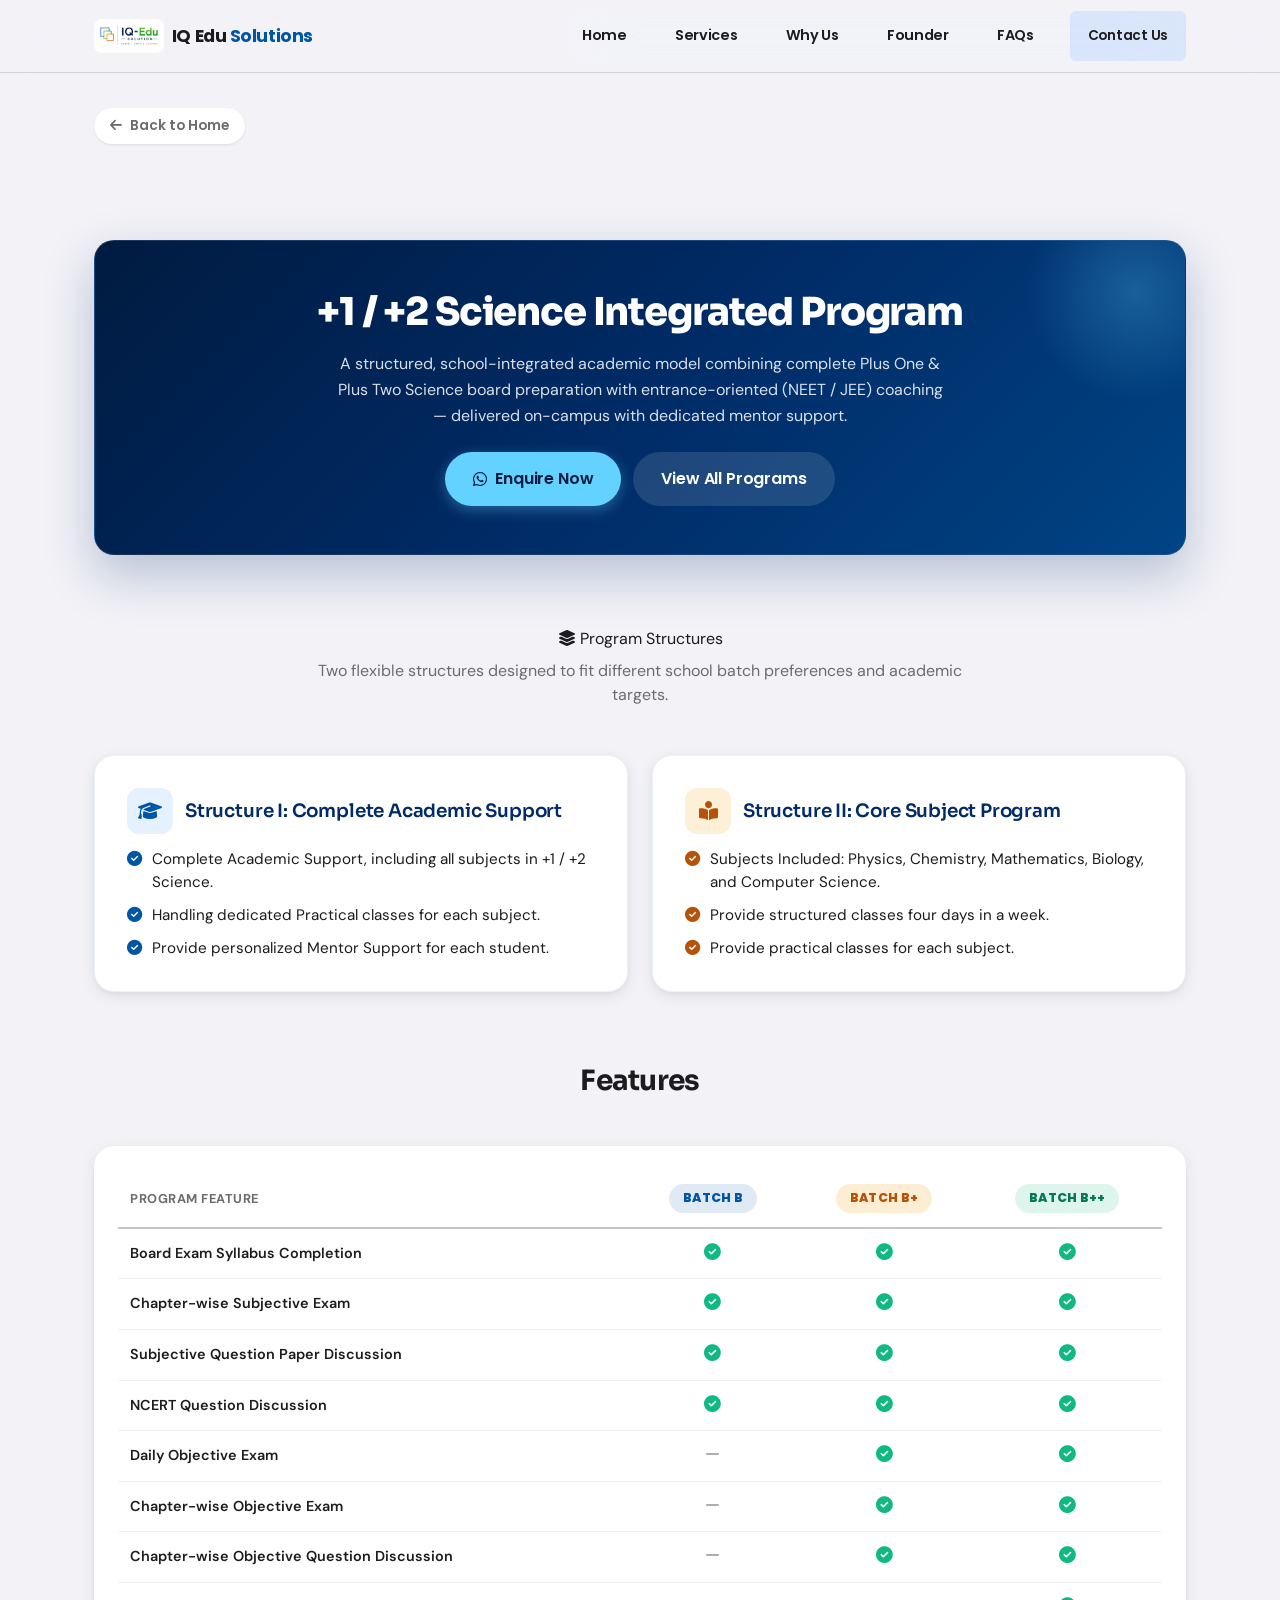
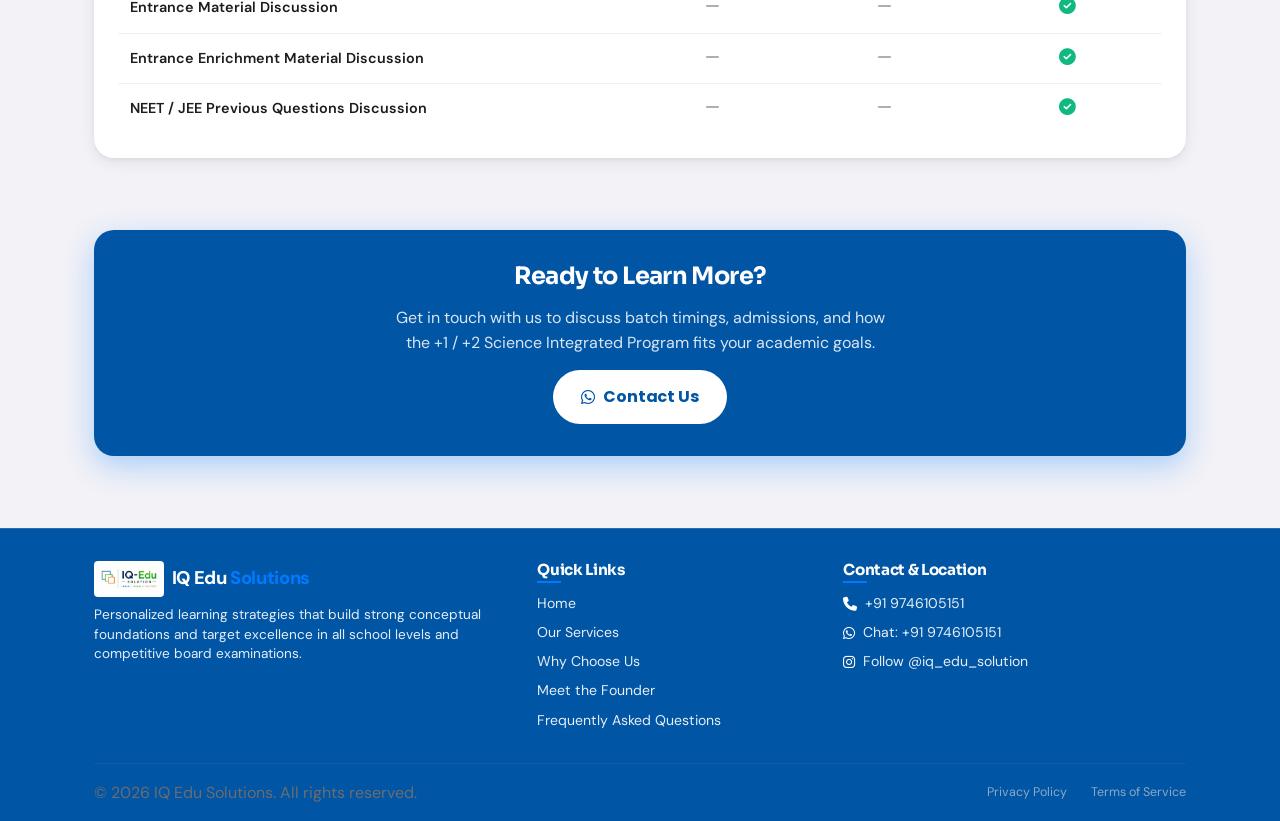
==== commit c304d536: "Fix feature comparison table overflow on mobile Shrink the "Program Feature" column and batch pill l" ====
--- a/science-integrated-program.html
+++ b/science-integrated-program.html
@@ -122,9 +122,9 @@
           <thead>
             <tr>
               <th>Program Feature</th>
-              <th class="batch-col"><span class="batch-pill batch-b">Batch B</span></th>
-              <th class="batch-col"><span class="batch-pill batch-b-plus">Batch B+</span></th>
-              <th class="batch-col"><span class="batch-pill batch-b-plus-plus">Batch B++</span></th>
+              <th class="batch-col"><span class="batch-pill batch-b"><span class="batch-label-full">Batch </span>B</span></th>
+              <th class="batch-col"><span class="batch-pill batch-b-plus"><span class="batch-label-full">Batch </span>B+</span></th>
+              <th class="batch-col"><span class="batch-pill batch-b-plus-plus"><span class="batch-label-full">Batch </span>B++</span></th>
             </tr>
           </thead>
           <tbody>
--- a/style.css
+++ b/style.css
@@ -2599,6 +2599,56 @@
   font-size: 1rem;
 }
 
+/* Mobile: keep it a real table, but shrink the "Program Feature" column
+   so all 4 columns fit the screen width with no horizontal scroll/swipe —
+   feature names simply wrap to multiple lines. Desktop (min-width: 768px)
+   is untouched. */
+@media (max-width: 767px) {
+  .feature-matrix-wrapper {
+    overflow-x: visible;
+    padding: var(--spacing-sm) 6px;
+  }
+
+  .feature-matrix {
+    min-width: 0;
+    width: 100%;
+    table-layout: fixed;
+  }
+
+  .feature-matrix th,
+  .feature-matrix td {
+    padding: 10px 4px;
+    font-size: 0.78rem;
+    line-height: 1.3;
+    word-break: break-word;
+  }
+
+  .feature-matrix th:first-child,
+  .feature-matrix td.feature-name {
+    width: 40%;
+  }
+
+  .feature-matrix th.batch-col,
+  .feature-matrix td.batch-col {
+    width: 20%;
+  }
+
+  .feature-matrix .batch-pill {
+    padding: 4px 6px;
+    font-size: 0.68rem;
+    white-space: nowrap;
+  }
+
+  .batch-label-full {
+    display: none;
+  }
+
+  .feature-matrix .icon-yes,
+  .feature-matrix .icon-no {
+    font-size: 0.9rem;
+  }
+}
+
 /* Program CTA banner */
 .program-cta-banner {
   background: var(--color-secondary);
